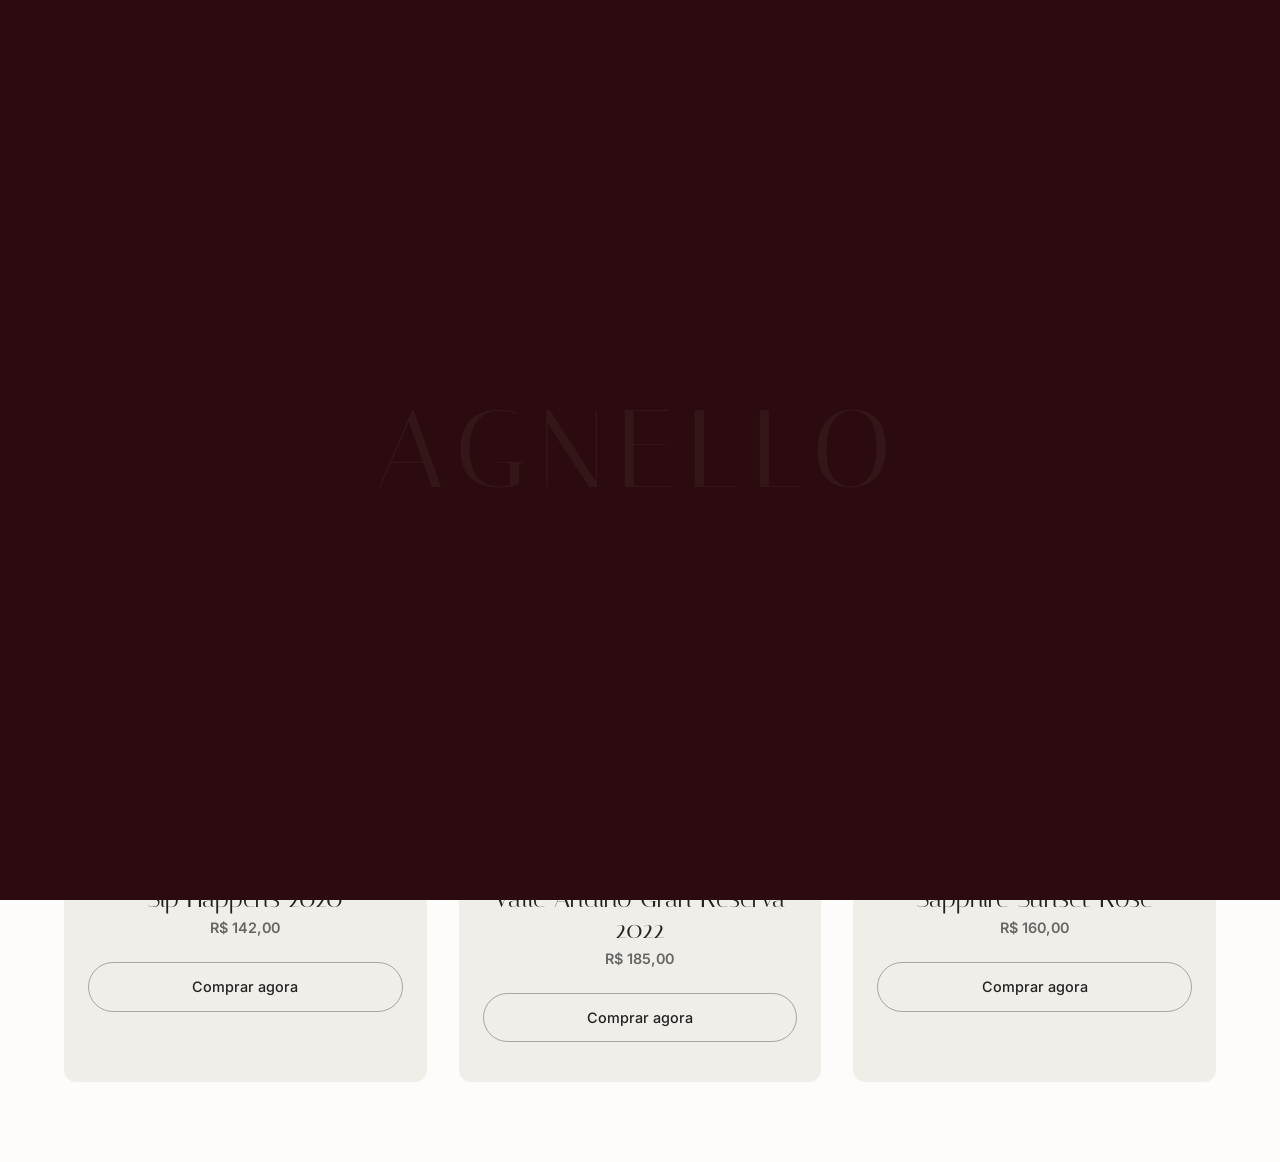
==== index.html @ 78d49809 "first" ====
<!DOCTYPE html>
<html lang="pt-BR">
<head>
    <meta charset="UTF-8">
    <meta name="viewport" content="width=device-width, initial-scale=1.0">
    <title>Agnello | Home</title>
    <link href="https://fonts.googleapis.com/css2?family=Inter:wght@400;500;600&family=Italiana&display=swap" rel="stylesheet">
    <link href="https://cdn.jsdelivr.net/npm/bootstrap@5.3.2/dist/css/bootstrap.min.css" rel="stylesheet">
    <link rel="stylesheet" href="https://cdn.jsdelivr.net/npm/bootstrap-icons@1.11.1/font/bootstrap-icons.css">
    <link rel="stylesheet" href="./css/styles.css">
</head>
<body>

    <div class="intro-overlay"><h1 class="intro-logo">Agnello</h1></div>

<header class="custom-header">
    <div class="container-fluid px-4 px-lg-5 header-grid">
        
        <div class="header-left">
            <a href="index.html" class="logo">Agnello</a>
        </div>

        <ul class="nav-links">
            <li><a href="produtos.html">Tintos</a></li>
            <li><a href="produtos.html">Brancos</a></li>
            <li><a href="produtos.html">Rosés</a></li>
            <li><a href="produtos.html">Kits</a></li>
            
            <li class="expandable-search">
                <button class="search-toggle" id="searchToggleBtn">
                    <i class="bi bi-search"></i>
                </button>
                <input type="text" class="search-input" id="searchInput" placeholder="Buscar vinhos...">
            </li>
        </ul>

        <div class="user-actions">
            <a href="perfil.html" class="profile-btn" title="Meu Perfil">
                <i class="bi bi-person-circle"></i>
            </a>
            <button class="cart-btn" data-bs-toggle="offcanvas" data-bs-target="#cartOffcanvas">
                <i class="bi bi-cart2"></i> R$ 0,00 (0)
            </button>
        </div>
        
    </div>
</header>

    <section class="hero-section">
        <img src="./videos/56914-481961515_medium.mp4" class="hero-bottle" alt="Garrafa em destaque">
        <div class="hero-content">
            <h6>APRESENTANDO</h6>
            <h1>Vinhos<br>Orgânicos</h1>
            <div class="hero-buttons">
                <a href="produtos.html" class="btn-sand">VINHOS TINTOS</a>
                <a href="produtos.html" class="btn-outline-sand">VINHOS BRANCOS</a>
            </div>
        </div>
    </section>

    <section class="products-container">
        <h2 class="section-title">Melhor Seleção</h2>
        <p class="section-subtitle">EXPLORE</p>
        <div class="product-grid">
            <div class="product-card">
                <span class="tag branco">BRANCO</span>
                <a href="produto.html"><img src="https://images.unsplash.com/photo-1574041103683-0604f3780cb0?q=80&w=400" class="product-image" alt="Sip Happens"></a>
                <h3 class="product-title">Sip Happens 2020</h3>
                <p class="product-price">R$ 142,00</p>
                <button class="btn-buy-now" data-bs-toggle="offcanvas" data-bs-target="#cartOffcanvas">Comprar agora</button>
            </div>
            <div class="product-card">
                <span class="tag tinto">TINTO</span>
                <a href="produto.html"><img src="./img/Gemini_Generated_Image_qxx5exqxx5exqxx5 (1).png" class="product-image" alt="Velvet Tempest"></a>
                <h3 class="product-title">Valle Andino Gran Reserva 2022</h3>
                <p class="product-price">R$ 185,00</p>
                <button class="btn-buy-now" data-bs-toggle="offcanvas" data-bs-target="#cartOffcanvas">Comprar agora</button>
            </div>
            <div class="product-card">
                <span class="tag rose">ROSÉ</span>
                <a href="produto.html"><img src="https://images.unsplash.com/photo-1558001373-7b93ee48ffa0?q=80&w=400" class="product-image" alt="Sapphire Sunset"></a>
                <h3 class="product-title">Sapphire Sunset Rosé</h3>
                <p class="product-price">R$ 160,00</p>
                <button class="btn-buy-now" data-bs-toggle="offcanvas" data-bs-target="#cartOffcanvas">Comprar agora</button>
            </div>
        </div>
    </section>

    <div class="offcanvas offcanvas-end" tabindex="-1" id="cartOffcanvas">
        <div class="offcanvas-header bg-white"><h5 class="offcanvas-title" style="font-family: var(--font-heading); font-weight: 600;">Seu Carrinho</h5><button type="button" class="btn-close" data-bs-dismiss="offcanvas"></button></div>
        <div class="offcanvas-body d-flex flex-column bg-light">
            <div class="cart-item d-flex gap-3 bg-white p-3 rounded border">
                <img src="https://images.unsplash.com/photo-1586154625514-4161fdf9fa72?q=80&w=100" class="rounded">
                <div><h6 class="mb-1" style="font-family: var(--font-heading); font-weight: 600;">Velvet Tempest</h6><p class="mb-0 fw-bold">R$ 185,00</p></div>
            </div>
            <div class="mt-auto bg-white p-4 rounded border text-center"><h5 class="fw-bold mb-3">Total: R$ 185,00</h5><button class="btn w-100 rounded-pill py-3 fw-bold text-white" style="background-color: var(--hero-bg);">FINALIZAR COMPRA</button></div>
        </div>
    </div>

    <script src="https://cdn.jsdelivr.net/npm/bootstrap@5.3.2/dist/js/bootstrap.bundle.min.js"></script>
    <script src="https://cdnjs.cloudflare.com/ajax/libs/gsap/3.12.2/gsap.min.js"></script>
    <script src="./js/script.js"></script>
</body>
</html>
---- css/styles.css ----
:root {
    --hero-bg: #2b0b10;
    --sand-button: #e3d2ab;
    --sand-hover: #c9b993;
    --light-bg: #fdfcfb;
    --card-bg: #f0eee8;
    --text-dark: #222222;
    --text-muted: #666666;
    
    --font-heading: 'Italiana', serif; 
    --font-body: 'Inter', sans-serif;
}

body {
    font-family: var(--font-body);
    background-color: var(--light-bg);
    color: var(--text-dark);
    margin: 0;
    overflow-x: hidden;
}

/* --- TELA DE ABERTURA (Splash Screen) --- */
.intro-overlay {
    position: fixed; 
    top: 0; left: 0; width: 100vw; height: 100vh;
    background-color: var(--hero-bg); 
    z-index: 9999;
    display: flex; align-items: center; justify-content: center;
}

.intro-logo { 
    font-size: clamp(3rem, 10vw, 8rem); 
    letter-spacing: 15px; 
    margin-right: -15px; 
    color: var(--sand-button); 
    font-family: var(--font-heading);
    font-weight: 400; 
    text-transform: uppercase; 
    margin: 0; 
}


.custom-header {
    background-color: var(--hero-bg);
    padding: 1.5rem 0;
    position: relative;
    z-index: 100;
}


.header-grid {
    display: grid;
    grid-template-columns: 1fr auto 1fr;
    align-items: center;
    width: 100%;
}


.header-left {
    justify-self: start;
    display: flex;
    align-items: center;
}

.logo {
    font-family: var(--font-heading); 
    font-size: 2.5rem; 
    font-weight: 400; 
    color: var(--sand-button); 
    text-decoration: none; 
    line-height: 1;
    margin: 0;
    letter-spacing: 2px; 
}

.logo:hover { 
    color: var(--sand-button); 
}

/* Centro: Links e Busca */
.nav-links { 
    display: flex; 
    gap: 2.5rem; 
    list-style: none; 
    padding: 0; 
    margin: 0; 
    justify-self: center; 
    align-items: center;
}

.nav-links a { 
    color: #f1ebeb; 
    text-decoration: none; 
    font-weight: 500; 
    font-size: 0.95rem; 
    opacity: 0.9; 
    transition: 0.3s; 
}

.nav-links a:hover { 
    opacity: 1; 
    color: var(--sand-button); 
}

/* Lupa Expansível */
.expandable-search {
    display: flex;
    align-items: center;
    position: relative;
    margin-left: 0.5rem;
}

.search-toggle {
    background: transparent;
    border: none;
    color: #f1ebeb;
    font-size: 1.1rem;
    cursor: pointer;
    transition: 0.3s;
    padding: 0;
    display: flex;
    align-items: center;
}

.search-toggle:hover {
    color: var(--sand-button);
}

.search-input {
    width: 0;
    opacity: 0;
    background: transparent;
    border: none;
    border-bottom: 1px solid var(--sand-button);
    color: white;
    margin-left: 0;
    padding: 0;
    font-size: 0.9rem;
    transition: all 0.4s cubic-bezier(0.25, 0.8, 0.25, 1);
    pointer-events: none;
}

.search-input::placeholder {
    color: rgba(255, 255, 255, 0.4);
}

.search-input:focus {
    outline: none;
}

.expandable-search.active .search-input {
    width: 200px;
    opacity: 1;
    margin-left: 10px;
    padding: 0.3rem 0.5rem;
    pointer-events: all;
}

.user-actions {
    display: flex;
    align-items: center;
    gap: 1.5rem;
    justify-self: end;
}

.profile-btn { 
    color: white; 
    font-size: 1.5rem; 
    transition: 0.3s; 
    display: flex; 
    align-items: center; 
}

.profile-btn:hover { 
    color: var(--sand-button); 
}

.cart-btn {
    background-color: var(--sand-button); 
    color: var(--text-dark);
    padding: 0.5rem 1.2rem; 
    border-radius: 30px; 
    text-decoration: none;
    font-weight: 600; 
    font-size: 0.9rem; 
    border: none;
    display: flex; 
    align-items: center; gap: 0.5rem; 
    transition: 0.3s;
}

.cart-btn:hover { 
    background-color: #fff; 
    color: var(--text-dark); 
}

.hero-section {
    background: var(--hero-bg); 
    min-height: 55vh;
    display: flex; flex-direction: column; align-items: center; justify-content: center;
    position: relative; overflow: hidden; 
    border-top: 1px solid rgba(255,255,255,0.05);
}

.hero-bottle { 
    position: absolute; height: 90%; object-fit: contain; 
    transform: rotate(15deg); z-index: 1; 
}

.hero-content { 
    position: relative; z-index: 2; text-align: center; color: white; margin-top: 5rem; 
}

.hero-content h6 { 
    font-size: 0.7rem; letter-spacing: 3px; margin-bottom: 0.5rem; color: rgba(255,255,255,0.7); 
}

.hero-content h1 { 
    font-family: var(--font-heading); 
    font-size: clamp(3.5rem, 8vw, 6rem); 
    font-weight: 400;
    line-height: 1.1; margin-bottom: 2rem; color: var(--sand-button); 
}

.hero-buttons { 
    display: flex; justify-content: center; gap: 1rem; 
}

.btn-sand { 
    background-color: var(--sand-button); color: var(--text-dark); 
    padding: 0.8rem 2.5rem; border-radius: 30px; text-decoration: none; 
    font-weight: 500; font-size: 0.85rem; border: 1px solid var(--sand-button); transition: 0.3s; 
}

.btn-sand:hover { background-color: #fff; border-color: #fff; }

.btn-outline-sand { 
    background-color: transparent; color: var(--sand-button); 
    padding: 0.8rem 2.5rem; border-radius: 30px; text-decoration: none; 
    font-weight: 500; font-size: 0.85rem; border: 1px solid rgba(227, 210, 171, 0.5); transition: 0.3s; 
}

.btn-outline-sand:hover { background-color: rgba(255,255,255,0.1); }


.products-container { 
    padding: 5rem 4rem; text-align: center; 
}

.section-title { 
    font-family: var(--font-heading); 
    font-weight: 400;
    font-size: 2.5rem; 
    margin-bottom: 0.2rem; 
}

.section-subtitle { 
    font-size: 0.7rem; letter-spacing: 2px; color: var(--text-muted); 
    margin-bottom: 4rem; text-transform: uppercase; 
}

.product-grid { 
    display: grid; 
    grid-template-columns: repeat(auto-fit, minmax(300px, 1fr)); 
    gap: 2rem; max-width: 1200px; margin: 0 auto; 
}

.product-card { 
    background-color: var(--card-bg); border-radius: 12px; 
    padding: 2.5rem 1.5rem; position: relative; transition: transform 0.3s ease; 
    text-decoration: none; display: block; color: var(--text-dark); 
}

.product-card:hover { 
    transform: translateY(-8px); color: var(--text-dark); 
}

.tag { 
    position: absolute; top: 1.5rem; right: 1.5rem; font-size: 0.6rem; 
    font-weight: 600; padding: 0.2rem 0.5rem; border-radius: 4px; color: white; 
}
.tag.tinto { background-color: #b54949; } 
.tag.branco { background-color: #a88a53; } 
.tag.rose { background-color: #c48c82; }

.product-image { 
    height: 250px; object-fit: contain; margin-bottom: 1.5rem; 
    mix-blend-mode: multiply; transition: 0.5s; 
}

.product-card:hover .product-image { 
    transform: scale(1.05) rotate(2deg); 
}

.product-title { 
    font-family: var(--font-heading); 
    font-weight: 400;
    font-size: 1.6rem; 
    margin-bottom: 0.2rem; 
}

.product-price { 
    font-size: 0.9rem; font-weight: 600; color: var(--text-muted); margin-bottom: 0.5rem; 
}

.btn-buy-now { 
    width: 100%; background-color: transparent; border: 1px solid rgba(0,0,0,0.3); 
    color: var(--text-dark); padding: 0.8rem; border-radius: 30px; font-size: 0.9rem; 
    font-weight: 500; cursor: pointer; transition: 0.3s; margin-top: 1rem; 
}

.product-card:hover .btn-buy-now { 
    border-color: var(--text-dark); background-color: var(--text-dark); color: white; 
}

/* --- COMPONENTES INTERNOS --- */
.sensorial-panel { 
    border-left: 4px solid var(--sand-button); background: white; 
}

.offcanvas-header { 
    border-bottom: 1px solid rgba(0,0,0,0.05); 
}

.cart-item { 
    border-bottom: 1px solid rgba(0,0,0,0.05); padding-bottom: 1rem; margin-bottom: 1rem; 
}

.cart-item img { 
    object-fit: cover; width: 60px; height: 80px; 
}
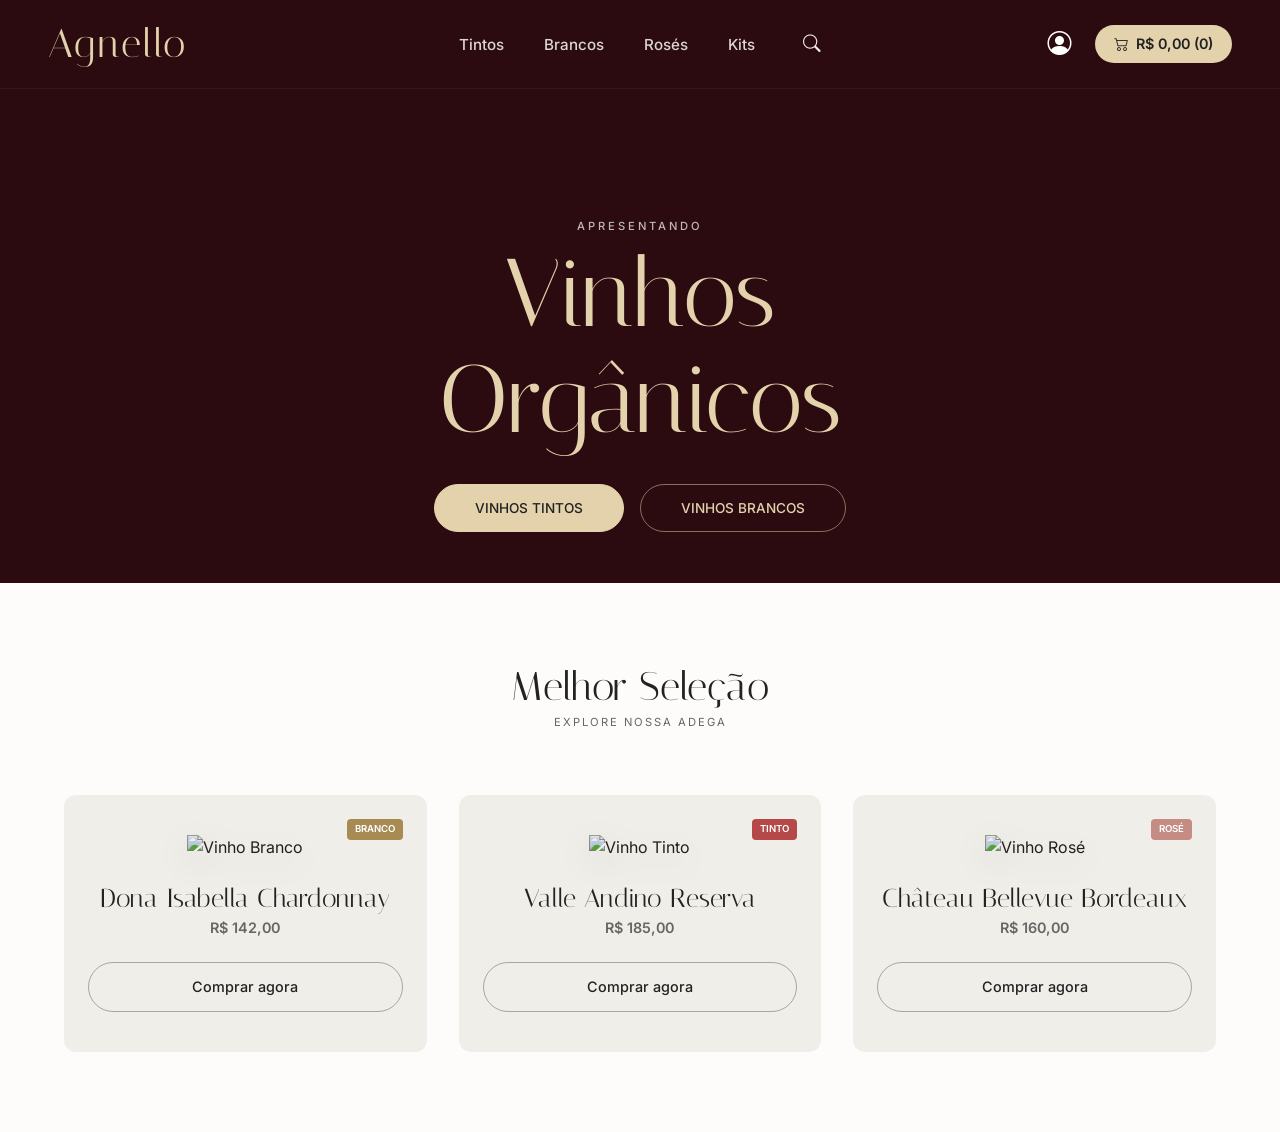
==== commit eccc95b1: "ok" ====
--- a/index.html
+++ b/index.html
@@ -3,51 +3,47 @@
 <head>
     <meta charset="UTF-8">
     <meta name="viewport" content="width=device-width, initial-scale=1.0">
-    <title>Agnello | Home</title>
+    <title>Agnello | Vinhos Orgânicos</title>
     <link href="https://fonts.googleapis.com/css2?family=Inter:wght@400;500;600&family=Italiana&display=swap" rel="stylesheet">
     <link href="https://cdn.jsdelivr.net/npm/bootstrap@5.3.2/dist/css/bootstrap.min.css" rel="stylesheet">
     <link rel="stylesheet" href="https://cdn.jsdelivr.net/npm/bootstrap-icons@1.11.1/font/bootstrap-icons.css">
     <link rel="stylesheet" href="./css/styles.css">
+        <script src="https://cdn.jsdelivr.net/npm/bootstrap@5.3.2/dist/js/bootstrap.bundle.min.js"></script>
+    <script src="./js/script.js"></script>
 </head>
 <body>
 
-    <div class="intro-overlay"><h1 class="intro-logo">Agnello</h1></div>
+    <div class="intro-overlay">
+        <h1 class="intro-logo">Agnello</h1>
+    </div>
 
-<header class="custom-header">
-    <div class="container-fluid px-4 px-lg-5 header-grid">
-        
-        <div class="header-left">
-            <a href="index.html" class="logo">Agnello</a>
+    <header class="custom-header">
+        <div class="container-fluid px-4 px-lg-5 header-grid">
+            <div class="header-left">
+                <a href="index.html" class="logo">Agnello</a>
+            </div>
+
+            <ul class="nav-links">
+                <li><a href="produtos.html">Tintos</a></li>
+                <li><a href="produtos.html">Brancos</a></li>
+                <li><a href="produtos.html">Rosés</a></li>
+                <li><a href="produtos.html">Kits</a></li>
+                <li class="expandable-search">
+                    <button class="search-toggle" id="searchToggleBtn"><i class="bi bi-search"></i></button>
+                    <input type="text" class="search-input" id="searchInput" placeholder="Buscar vinhos...">
+                </li>
+            </ul>
+
+            <div class="user-actions">
+                <a href="perfil.html" class="profile-btn"><i class="bi bi-person-circle"></i></a>
+                <button class="cart-btn" data-bs-toggle="offcanvas" data-bs-target="#cartOffcanvas">
+                    <i class="bi bi-cart2"></i> R$ 0,00 (0)
+                </button>
+            </div>
         </div>
-
-        <ul class="nav-links">
-            <li><a href="produtos.html">Tintos</a></li>
-            <li><a href="produtos.html">Brancos</a></li>
-            <li><a href="produtos.html">Rosés</a></li>
-            <li><a href="produtos.html">Kits</a></li>
-            
-            <li class="expandable-search">
-                <button class="search-toggle" id="searchToggleBtn">
-                    <i class="bi bi-search"></i>
-                </button>
-                <input type="text" class="search-input" id="searchInput" placeholder="Buscar vinhos...">
-            </li>
-        </ul>
-
-        <div class="user-actions">
-            <a href="perfil.html" class="profile-btn" title="Meu Perfil">
-                <i class="bi bi-person-circle"></i>
-            </a>
-            <button class="cart-btn" data-bs-toggle="offcanvas" data-bs-target="#cartOffcanvas">
-                <i class="bi bi-cart2"></i> R$ 0,00 (0)
-            </button>
-        </div>
-        
-    </div>
-</header>
+    </header>
 
     <section class="hero-section">
-        <img src="./videos/56914-481961515_medium.mp4" class="hero-bottle" alt="Garrafa em destaque">
         <div class="hero-content">
             <h6>APRESENTANDO</h6>
             <h1>Vinhos<br>Orgânicos</h1>
@@ -60,45 +56,41 @@
 
     <section class="products-container">
         <h2 class="section-title">Melhor Seleção</h2>
-        <p class="section-subtitle">EXPLORE</p>
+        <p class="section-subtitle">EXPLORE NOSSA ADEGA</p>
+        
         <div class="product-grid">
             <div class="product-card">
                 <span class="tag branco">BRANCO</span>
-                <a href="produto.html"><img src="https://images.unsplash.com/photo-1574041103683-0604f3780cb0?q=80&w=400" class="product-image" alt="Sip Happens"></a>
-                <h3 class="product-title">Sip Happens 2020</h3>
+                <div class="product-image-container">
+                    <img src="./img/Gemini_Generated_Image_qdhdkwqdhdkwqdhd (1).png" class="product-image" alt="Vinho Branco">
+                </div>
+                <h3 class="product-title">Dona Isabella Chardonnay</h3>
                 <p class="product-price">R$ 142,00</p>
-                <button class="btn-buy-now" data-bs-toggle="offcanvas" data-bs-target="#cartOffcanvas">Comprar agora</button>
+                <button class="btn-buy-now">Comprar agora</button>
             </div>
+
             <div class="product-card">
                 <span class="tag tinto">TINTO</span>
-                <a href="produto.html"><img src="./img/Gemini_Generated_Image_qxx5exqxx5exqxx5 (1).png" class="product-image" alt="Velvet Tempest"></a>
-                <h3 class="product-title">Valle Andino Gran Reserva 2022</h3>
+                <div class="product-image-container">
+                    <img src="./img/Gemini_Generated_Image_qxx5exqxx5exqxx5 (1).png" class="product-image" alt="Vinho Tinto">
+                </div>
+                <h3 class="product-title">Valle Andino Reserva</h3>
                 <p class="product-price">R$ 185,00</p>
-                <button class="btn-buy-now" data-bs-toggle="offcanvas" data-bs-target="#cartOffcanvas">Comprar agora</button>
+                <button class="btn-buy-now">Comprar agora</button>
             </div>
+
             <div class="product-card">
                 <span class="tag rose">ROSÉ</span>
-                <a href="produto.html"><img src="https://images.unsplash.com/photo-1558001373-7b93ee48ffa0?q=80&w=400" class="product-image" alt="Sapphire Sunset"></a>
-                <h3 class="product-title">Sapphire Sunset Rosé</h3>
+                <div class="product-image-container">
+                    <img src="./img/Gemini_Generated_Image_kwhst8kwhst8kwhs (1).png" class="product-image" alt="Vinho Rosé">
+                </div>
+                <h3 class="product-title">Château Bellevue Bordeaux</h3>
                 <p class="product-price">R$ 160,00</p>
-                <button class="btn-buy-now" data-bs-toggle="offcanvas" data-bs-target="#cartOffcanvas">Comprar agora</button>
+                <button class="btn-buy-now">Comprar agora</button>
             </div>
         </div>
     </section>
 
-    <div class="offcanvas offcanvas-end" tabindex="-1" id="cartOffcanvas">
-        <div class="offcanvas-header bg-white"><h5 class="offcanvas-title" style="font-family: var(--font-heading); font-weight: 600;">Seu Carrinho</h5><button type="button" class="btn-close" data-bs-dismiss="offcanvas"></button></div>
-        <div class="offcanvas-body d-flex flex-column bg-light">
-            <div class="cart-item d-flex gap-3 bg-white p-3 rounded border">
-                <img src="https://images.unsplash.com/photo-1586154625514-4161fdf9fa72?q=80&w=100" class="rounded">
-                <div><h6 class="mb-1" style="font-family: var(--font-heading); font-weight: 600;">Velvet Tempest</h6><p class="mb-0 fw-bold">R$ 185,00</p></div>
-            </div>
-            <div class="mt-auto bg-white p-4 rounded border text-center"><h5 class="fw-bold mb-3">Total: R$ 185,00</h5><button class="btn w-100 rounded-pill py-3 fw-bold text-white" style="background-color: var(--hero-bg);">FINALIZAR COMPRA</button></div>
-        </div>
-    </div>
 
-    <script src="https://cdn.jsdelivr.net/npm/bootstrap@5.3.2/dist/js/bootstrap.bundle.min.js"></script>
-    <script src="https://cdnjs.cloudflare.com/ajax/libs/gsap/3.12.2/gsap.min.js"></script>
-    <script src="./js/script.js"></script>
 </body>
 </html>
--- a/css/styles.css
+++ b/css/styles.css
@@ -328,4 +328,20 @@
 
 .cart-item img { 
     object-fit: cover; width: 60px; height: 80px; 
+}
+
+/* --- PADRONIZAÇÃO DE IMAGENS DE VINHO --- */
+.product-image { 
+    width: 100%;
+    height: 320px; /* Altura fixa para garantir alinhamento dos títulos */
+    object-fit: contain; /* Garante que a garrafa não seja cortada nem distorcida */
+    margin-bottom: 1.5rem;
+    mix-blend-mode: multiply; /* Remove o fundo branco se a imagem não for PNG transparente */
+    transition: transform 0.5s ease;
+    filter: drop-shadow(0 10px 15px rgba(0,0,0,0.1)); /* Sombra leve para realismo */
+}
+
+/* Efeito de zoom no hover sem desalinhamento */
+.product-card:hover .product-image { 
+    transform: scale(1.08); 
 }
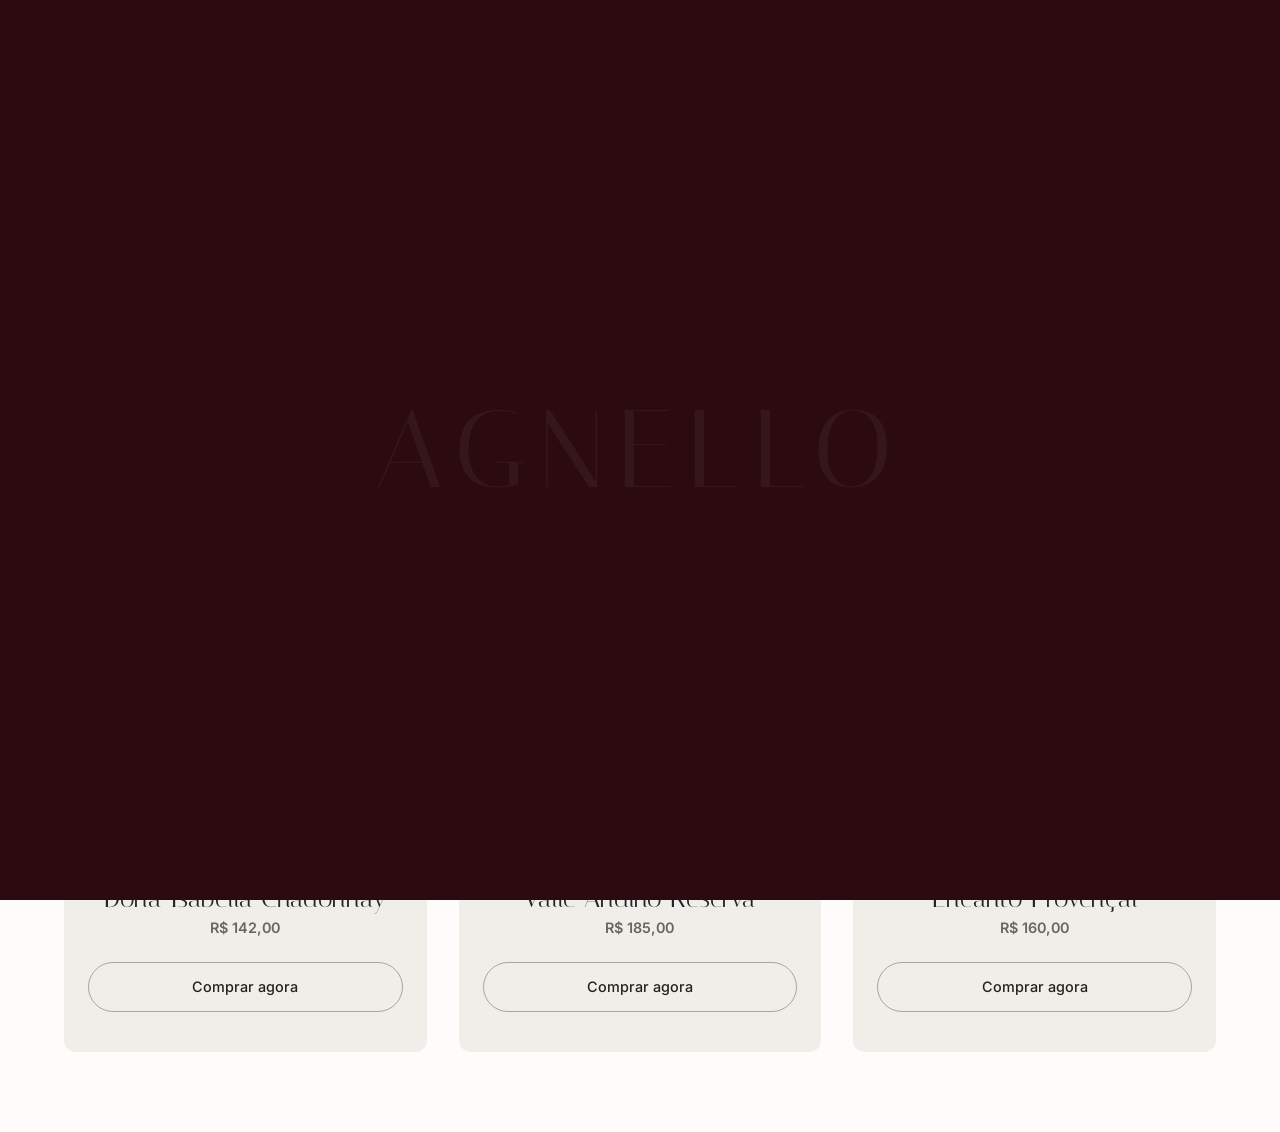
==== commit b86e0cae: "v2" ====
--- a/index.html
+++ b/index.html
@@ -8,8 +8,6 @@
     <link href="https://cdn.jsdelivr.net/npm/bootstrap@5.3.2/dist/css/bootstrap.min.css" rel="stylesheet">
     <link rel="stylesheet" href="https://cdn.jsdelivr.net/npm/bootstrap-icons@1.11.1/font/bootstrap-icons.css">
     <link rel="stylesheet" href="./css/styles.css">
-        <script src="https://cdn.jsdelivr.net/npm/bootstrap@5.3.2/dist/js/bootstrap.bundle.min.js"></script>
-    <script src="./js/script.js"></script>
 </head>
 <body>
 
@@ -22,20 +20,17 @@
             <div class="header-left">
                 <a href="index.html" class="logo">Agnello</a>
             </div>
-
             <ul class="nav-links">
-                <li><a href="produtos.html">Tintos</a></li>
-                <li><a href="produtos.html">Brancos</a></li>
-                <li><a href="produtos.html">Rosés</a></li>
-                <li><a href="produtos.html">Kits</a></li>
+                <li><a href="#">Tintos</a></li>
+                <li><a href="#">Brancos</a></li>
+                <li><a href="#">Rosés</a></li>
                 <li class="expandable-search">
                     <button class="search-toggle" id="searchToggleBtn"><i class="bi bi-search"></i></button>
-                    <input type="text" class="search-input" id="searchInput" placeholder="Buscar vinhos...">
+                    <input type="text" class="search-input" id="searchInput" placeholder="Buscar...">
                 </li>
             </ul>
-
             <div class="user-actions">
-                <a href="perfil.html" class="profile-btn"><i class="bi bi-person-circle"></i></a>
+                <a href="pages/perfil.html" class="profile-btn"><i class="bi bi-person-circle"></i></a>
                 <button class="cart-btn" data-bs-toggle="offcanvas" data-bs-target="#cartOffcanvas">
                     <i class="bi bi-cart2"></i> R$ 0,00 (0)
                 </button>
@@ -43,7 +38,7 @@
         </div>
     </header>
 
-    <section class="hero-section">
+        <section class="hero-section">
         <div class="hero-content">
             <h6>APRESENTANDO</h6>
             <h1>Vinhos<br>Orgânicos</h1>
@@ -57,40 +52,71 @@
     <section class="products-container">
         <h2 class="section-title">Melhor Seleção</h2>
         <p class="section-subtitle">EXPLORE NOSSA ADEGA</p>
-        
         <div class="product-grid">
+            
             <div class="product-card">
                 <span class="tag branco">BRANCO</span>
-                <div class="product-image-container">
-                    <img src="./img/Gemini_Generated_Image_qdhdkwqdhdkwqdhd (1).png" class="product-image" alt="Vinho Branco">
-                </div>
-                <h3 class="product-title">Dona Isabella Chardonnay</h3>
+                <a href="pages/produto.html">
+                    <div class="product-image-container">
+                        <img src="./img/Gemini_Generated_Image_qdhdkwqdhdkwqdhd (1).png" class="product-image" alt="Vinho 1">
+                    </div>
+                </a>
+                <a href="pages/produto.html" class="text-decoration-none text-dark">
+                    <h3 class="product-title brand-font">Dona Isabella Chadonnay</h3>
+                </a>
                 <p class="product-price">R$ 142,00</p>
-                <button class="btn-buy-now">Comprar agora</button>
+                <button class="btn-buy-now" onclick="adicionarAoCarrinho('Dona Isabella Chadonnay', 142)">Comprar agora</button>
             </div>
 
             <div class="product-card">
                 <span class="tag tinto">TINTO</span>
-                <div class="product-image-container">
-                    <img src="./img/Gemini_Generated_Image_qxx5exqxx5exqxx5 (1).png" class="product-image" alt="Vinho Tinto">
-                </div>
-                <h3 class="product-title">Valle Andino Reserva</h3>
+                <a href="pages/produto.html">
+                    <div class="product-image-container">
+                        <img src="./img/Gemini_Generated_Image_qxx5exqxx5exqxx5 (1).png" class="product-image" alt="Vinho 2">
+                    </div>
+                </a>
+                <a href="pages/produto.html" class="text-decoration-none text-dark">
+                    <h3 class="product-title brand-font">Valle Andino Reserva</h3>
+                </a>
                 <p class="product-price">R$ 185,00</p>
-                <button class="btn-buy-now">Comprar agora</button>
+                <button class="btn-buy-now" onclick="adicionarAoCarrinho('Valle Andino Reserva', 185)">Comprar agora</button>
             </div>
 
             <div class="product-card">
                 <span class="tag rose">ROSÉ</span>
-                <div class="product-image-container">
-                    <img src="./img/Gemini_Generated_Image_kwhst8kwhst8kwhs (1).png" class="product-image" alt="Vinho Rosé">
-                </div>
-                <h3 class="product-title">Château Bellevue Bordeaux</h3>
+                <a href="pages/produto.html">
+                    <div class="product-image-container">
+                        <img src="./img/Gemini_Generated_Image_42b1mg42b1mg42b1 (1).png" class="product-image" alt="Vinho 3">
+                    </div>
+                </a>
+                <a href="pages/produto.html" class="text-decoration-none text-dark">
+                    <h3 class="product-title brand-font">Encanto Provençal</h3>
+                </a>
                 <p class="product-price">R$ 160,00</p>
-                <button class="btn-buy-now">Comprar agora</button>
+                <button class="btn-buy-now" onclick="adicionarAoCarrinho('Sapphire Sunset', 160)">Comprar agora</button>
             </div>
+
         </div>
     </section>
 
+    <div class="offcanvas offcanvas-end" tabindex="-1" id="cartOffcanvas">
+        <div class="offcanvas-header text-white" style="background-color: var(--hero-bg);">
+            <h5 class="offcanvas-title brand-font">Meu Carrinho</h5>
+            <button type="button" class="btn-close btn-close-white" data-bs-dismiss="offcanvas"></button>
+        </div>
+        <div class="offcanvas-body d-flex flex-column">
+            <div class="offcanvas-body-items flex-grow-1" id="cartItems">
+                <p class="text-muted text-center py-4">Seu carrinho está vazio.</p>
+            </div>
+            <div class="border-top pt-3">
+                <h5 id="cartTotal" class="brand-font">Total: R$ 0,00</h5>
+                <button class="btn btn-dark w-100 rounded-pill py-3 mt-3 fw-bold">FINALIZAR COMPRA</button>
+            </div>
+        </div>
+    </div>
 
+    <script src="https://cdn.jsdelivr.net/npm/bootstrap@5.3.2/dist/js/bootstrap.bundle.min.js"></script>
+    <script src="https://cdnjs.cloudflare.com/ajax/libs/gsap/3.12.2/gsap.min.js"></script>
+    <script src="./js/script.js"></script>
 </body>
 </html>
--- a/css/styles.css
+++ b/css/styles.css
@@ -338,10 +338,50 @@
     margin-bottom: 1.5rem;
     mix-blend-mode: multiply; /* Remove o fundo branco se a imagem não for PNG transparente */
     transition: transform 0.5s ease;
+  
     filter: drop-shadow(0 10px 15px rgba(0,0,0,0.1)); /* Sombra leve para realismo */
 }
 
 /* Efeito de zoom no hover sem desalinhamento */
 .product-card:hover .product-image { 
     transform: scale(1.08); 
+}
+
+/* Customização do Offcanvas */
+#cartOffcanvas {
+    border-left: none;
+    background-color: var(--light-bg);
+}
+
+.offcanvas-header {
+    background-color: var(--hero-bg);
+    color: var(--sand-button);
+}
+
+.offcanvas-title {
+    font-family: var(--font-heading);
+    font-size: 1.8rem;
+}
+
+/* Letras com espaçamento para luxo */
+.letter-spacing-2 {
+    letter-spacing: 2px;
+    text-transform: uppercase;
+    font-size: 0.75rem;
+}
+
+.text-gold {
+    color: #d4af37;
+}
+
+/* Garante que os links nos cards não alterem a estética */
+.product-card a {
+    text-decoration: none;
+    color: inherit; /* Mantém a cor original do texto */
+    display: block;
+}
+
+.product-card a:hover .product-title {
+    color: var(--sand-hover); /* Um leve efeito de cor no título ao passar o mouse */
+    transition: 0.3s;
 }
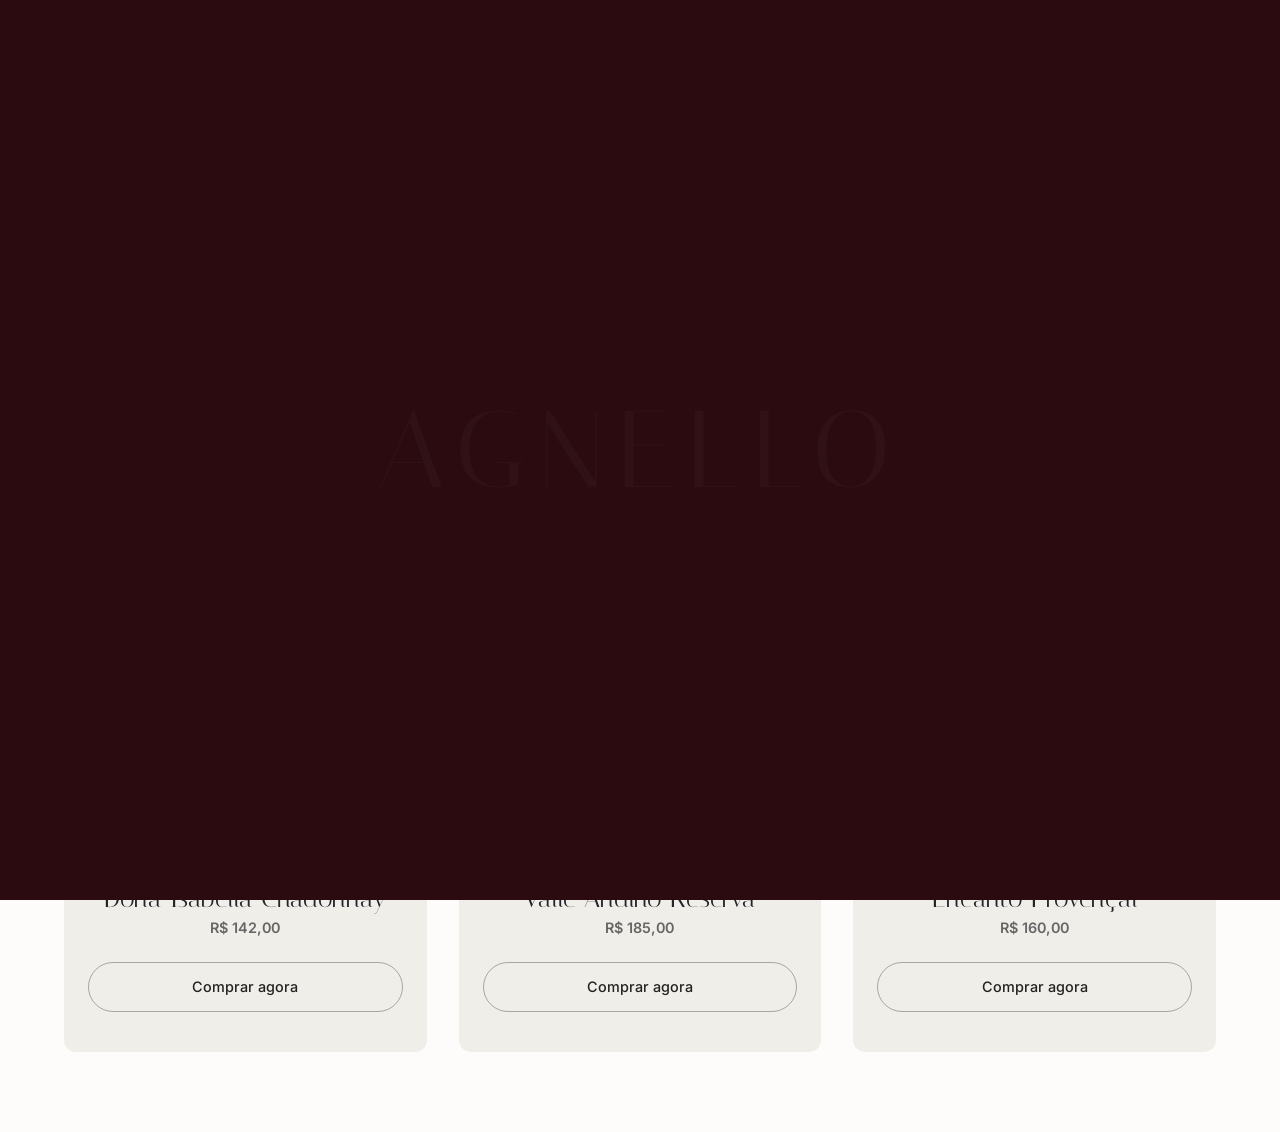
==== commit 5678e362: "v3" ====
--- a/index.html
+++ b/index.html
@@ -38,44 +38,44 @@
         </div>
     </header>
 
-        <section class="hero-section">
+    <section class="hero-section">
         <div class="hero-content">
             <h6>APRESENTANDO</h6>
-            <h1>Vinhos<br>Orgânicos</h1>
+            <h1 class="brand-font">Vinhos<br>Orgânicos</h1>
             <div class="hero-buttons">
-                <a href="produtos.html" class="btn-sand">VINHOS TINTOS</a>
-                <a href="produtos.html" class="btn-outline-sand">VINHOS BRANCOS</a>
+                <a href="#vitrine" class="btn-sand">EXPLORAR AGORA</a>
+                <a href="#vitrine" class="btn-outline-sand">COLEÇÃO 2024</a>
             </div>
         </div>
     </section>
 
-    <section class="products-container">
-        <h2 class="section-title">Melhor Seleção</h2>
+    <section id="vitrine" class="products-container">
+        <h2 class="section-title brand-font">Melhor Seleção</h2>
         <p class="section-subtitle">EXPLORE NOSSA ADEGA</p>
         <div class="product-grid">
             
             <div class="product-card">
                 <span class="tag branco">BRANCO</span>
-                <a href="pages/produto.html">
+                <a href="pages/produto.html?id=sip-happens">
                     <div class="product-image-container">
-                        <img src="./img/Gemini_Generated_Image_qdhdkwqdhdkwqdhd (1).png" class="product-image" alt="Vinho 1">
+                        <img src="./img/Gemini_Generated_Image_qdhdkwqdhdkwqdhd (1).png" class="product-image" alt="Sip Happens 2020">
                     </div>
                 </a>
-                <a href="pages/produto.html" class="text-decoration-none text-dark">
+                <a href="pages/produto.html?id=sip-happens" class="text-decoration-none text-dark">
                     <h3 class="product-title brand-font">Dona Isabella Chadonnay</h3>
                 </a>
                 <p class="product-price">R$ 142,00</p>
-                <button class="btn-buy-now" onclick="adicionarAoCarrinho('Dona Isabella Chadonnay', 142)">Comprar agora</button>
+                <button class="btn-buy-now" onclick="adicionarAoCarrinho('Sip Happens 2020', 142)">Comprar agora</button>
             </div>
 
             <div class="product-card">
                 <span class="tag tinto">TINTO</span>
-                <a href="pages/produto.html">
+                <a href="pages/produto.html?id=valle-andino">
                     <div class="product-image-container">
-                        <img src="./img/Gemini_Generated_Image_qxx5exqxx5exqxx5 (1).png" class="product-image" alt="Vinho 2">
+                        <img src="./img/Gemini_Generated_Image_qxx5exqxx5exqxx5 (1).png" class="product-image" alt="Valle Andino">
                     </div>
                 </a>
-                <a href="pages/produto.html" class="text-decoration-none text-dark">
+                <a href="pages/produto.html?id=valle-andino" class="text-decoration-none text-dark">
                     <h3 class="product-title brand-font">Valle Andino Reserva</h3>
                 </a>
                 <p class="product-price">R$ 185,00</p>
@@ -84,12 +84,12 @@
 
             <div class="product-card">
                 <span class="tag rose">ROSÉ</span>
-                <a href="pages/produto.html">
+                <a href="pages/produto.html?id=sapphire-sunset">
                     <div class="product-image-container">
-                        <img src="./img/Gemini_Generated_Image_42b1mg42b1mg42b1 (1).png" class="product-image" alt="Vinho 3">
+                        <img src="./img/Gemini_Generated_Image_42b1mg42b1mg42b1 (1).png" class="product-image" alt="Sapphire Sunset">
                     </div>
                 </a>
-                <a href="pages/produto.html" class="text-decoration-none text-dark">
+                <a href="pages/produto.html?id=sapphire-sunset" class="text-decoration-none text-dark">
                     <h3 class="product-title brand-font">Encanto Provençal</h3>
                 </a>
                 <p class="product-price">R$ 160,00</p>
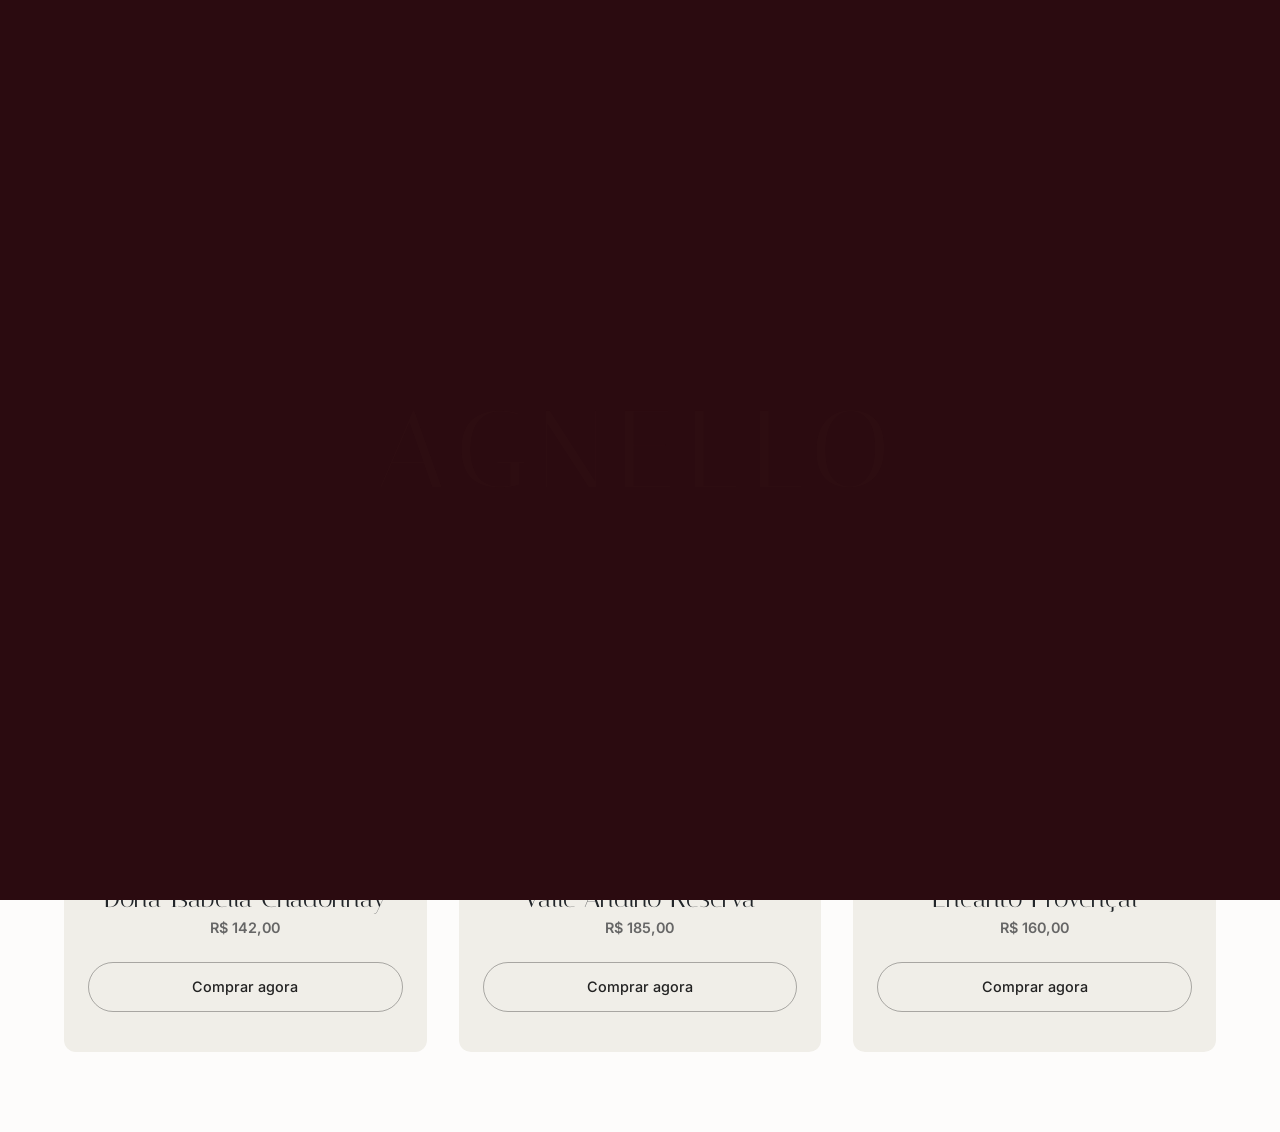
==== commit f837a493: "v3" ====
--- a/index.html
+++ b/index.html
@@ -21,14 +21,14 @@
                 <a href="index.html" class="logo">Agnello</a>
             </div>
             <ul class="nav-links">
-                <li><a href="#">Tintos</a></li>
-                <li><a href="#">Brancos</a></li>
-                <li><a href="#">Rosés</a></li>
-                <li class="expandable-search">
-                    <button class="search-toggle" id="searchToggleBtn"><i class="bi bi-search"></i></button>
-                    <input type="text" class="search-input" id="searchInput" placeholder="Buscar...">
-                </li>
-            </ul>
+            <li><a href="#" class="filter-btn" data-filter="tinto">Tintos</a></li>
+            <li><a href="#" class="filter-btn" data-filter="branco">Brancos</a></li>
+            <li><a href="#" class="filter-btn" data-filter="rose">Rosés</a></li>
+            <li><a href="#" class="filter-btn" data-filter="all">Todos</a></li> <li class="expandable-search">
+                <button class="search-toggle" id="searchToggleBtn"><i class="bi bi-search"></i></button>
+                <input type="text" class="search-input" id="searchInput" placeholder="Buscar...">
+            </li>
+        </ul>
             <div class="user-actions">
                 <a href="pages/perfil.html" class="profile-btn"><i class="bi bi-person-circle"></i></a>
                 <button class="cart-btn" data-bs-toggle="offcanvas" data-bs-target="#cartOffcanvas">
--- a/css/styles.css
+++ b/css/styles.css
@@ -384,4 +384,14 @@
 .product-card a:hover .product-title {
     color: var(--sand-hover); /* Um leve efeito de cor no título ao passar o mouse */
     transition: 0.3s;
-}+}
+
+.product-card {
+    transition: transform 0.3s ease, opacity 0.3s ease;
+}
+
+/* Estilo para o link de filtro ativo (opcional) */
+.filter-btn:active {
+    color: var(--gold-color) !important;
+}
+
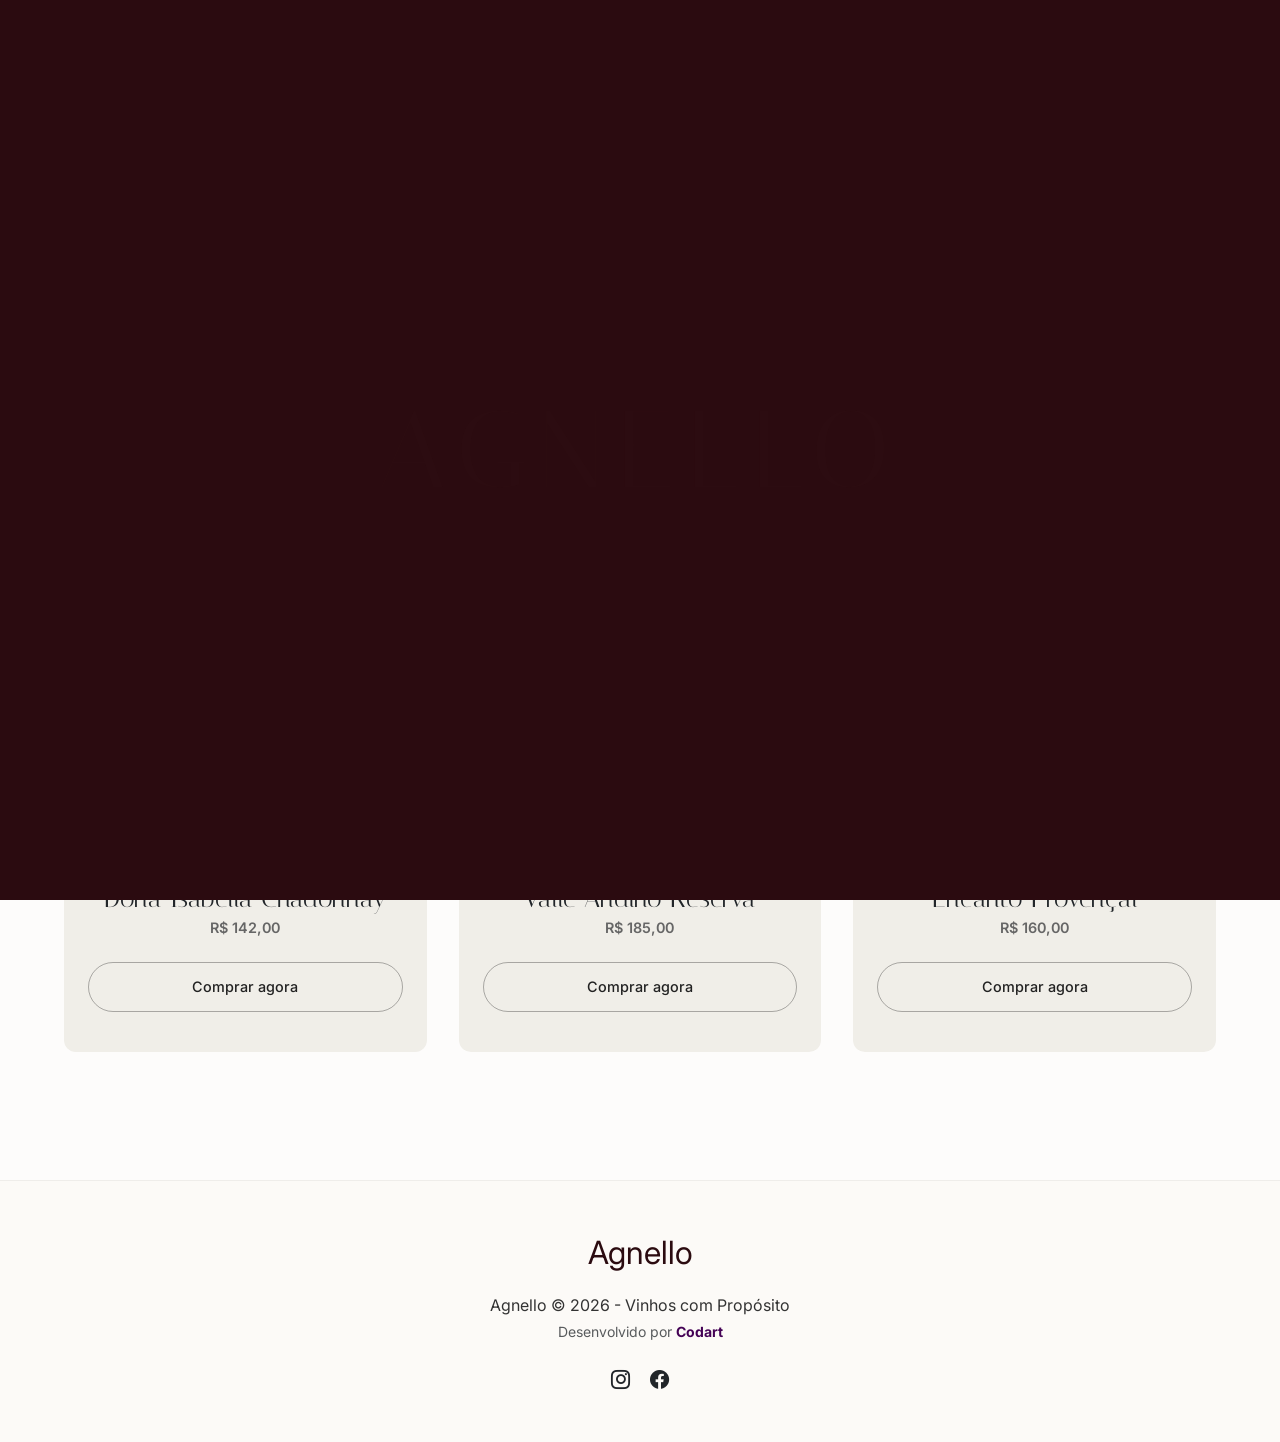
==== commit ca4bbd2d: "v4" ====
--- a/index.html
+++ b/index.html
@@ -24,7 +24,9 @@
             <li><a href="#" class="filter-btn" data-filter="tinto">Tintos</a></li>
             <li><a href="#" class="filter-btn" data-filter="branco">Brancos</a></li>
             <li><a href="#" class="filter-btn" data-filter="rose">Rosés</a></li>
-            <li><a href="#" class="filter-btn" data-filter="all">Todos</a></li> <li class="expandable-search">
+            <li><a href="#" class="filter-btn" data-filter="all">Todos</a></li> 
+            <li><a href="./pages/sommelier.html" class="fw-bold" style="color: var(--sand-button);">Sommelier</a></li>
+            <li class="expandable-search">
                 <button class="search-toggle" id="searchToggleBtn"><i class="bi bi-search"></i></button>
                 <input type="text" class="search-input" id="searchInput" placeholder="Buscar...">
             </li>
@@ -118,5 +120,19 @@
     <script src="https://cdn.jsdelivr.net/npm/bootstrap@5.3.2/dist/js/bootstrap.bundle.min.js"></script>
     <script src="https://cdnjs.cloudflare.com/ajax/libs/gsap/3.12.2/gsap.min.js"></script>
     <script src="./js/script.js"></script>
+
+    <footer class="footer-agnello py-5 mt-5">
+    <div class="container text-center">
+        <div class="footer-logo brand-font fs-2 mb-3">Agnello</div>
+        <p class="mb-1">Agnello © 2026 - Vinhos com Propósito</p>
+        <p class="small text-muted">Desenvolvido por <span class="fw-bold text-gold">Codart</span></p>
+        
+        <div class="social-links mt-4">
+            <a href="#" class="mx-2 text-dark"><i class="bi bi-instagram"></i></a>
+            <a href="#" class="mx-2 text-dark"><i class="bi bi-facebook"></i></a>
+        </div>
+    </div>
+</footer>
+
 </body>
 </html>
--- a/css/styles.css
+++ b/css/styles.css
@@ -395,3 +395,25 @@
     color: var(--gold-color) !important;
 }
 
+.footer-agnello {
+    background-color: #fcfaf7; /* Um creme bem suave para separar do corpo */
+    border-top: 1px solid rgba(0,0,0,0.05);
+    color: #333;
+}
+
+.footer-logo {
+    color: var(--hero-bg); /* O tom vinho que você já usa */
+}
+
+.text-gold {
+    color: #440255; /* Dourado para destacar a Codart */
+}
+
+.social-links a {
+    font-size: 1.2rem;
+    transition: color 0.3s ease;
+}
+
+.social-links a:hover {
+    color: var(--hero-bg) !important;
+}
